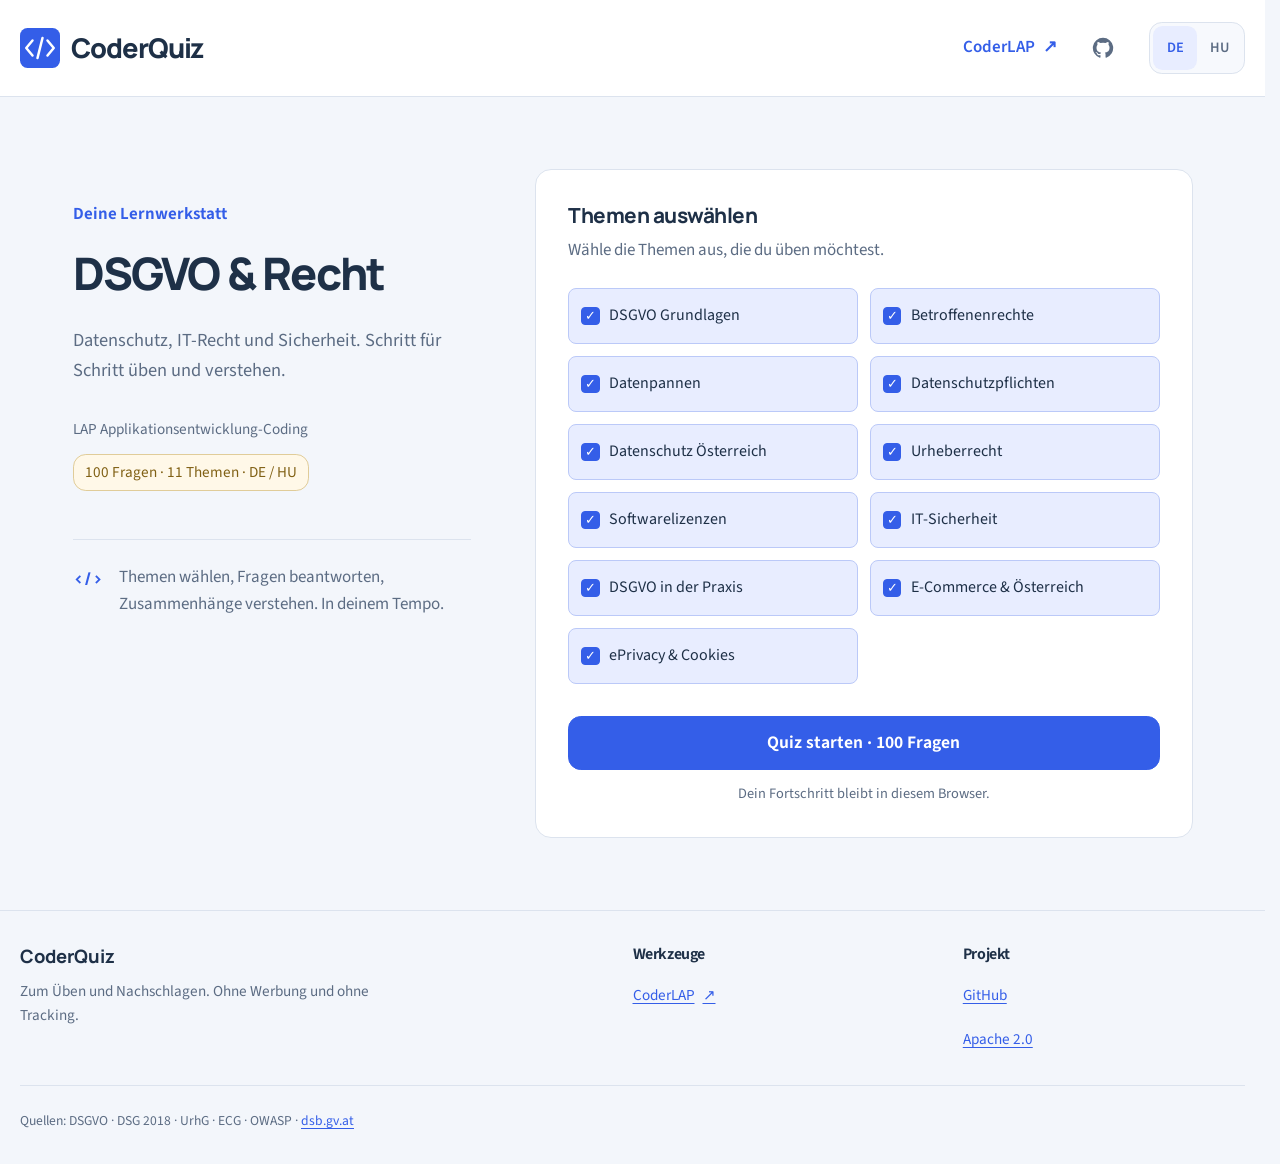
==== index.html @ b144d0d3 "Merge pull request #5 from goAuD/feat/lap-question-pilot Add a CoderLAP question pilot with code and" ====
<!DOCTYPE html>
<html lang="de">
<head>
  <meta charset="UTF-8" />
  <meta name="viewport" content="width=device-width, initial-scale=1.0, viewport-fit=cover" />
  <meta name="theme-color" content="#f3f6fb" />
  <title>CoderQuiz – DSGVO LAP Applikationsentwicklung</title>
  <meta name="description" content="Lernquiz zur Vorbereitung auf die LAP Applikationsentwicklung-Coding: DSGVO, Urheberrecht, IT-Sicherheit, Österreich/EU-Recht." />
  <link rel="stylesheet" href="style.css" />
  <link rel="icon" href="assets/logo.svg" type="image/svg+xml" />
</head>
<body>
  <header class="site-header">
    <div class="header-inner">
      <a id="logo-link" class="brand" href="#">
        <img src="assets/logo.svg" width="40" height="40" alt="" />
        <span>CoderQuiz</span>
      </a>
      <nav class="header-actions" aria-label="Navigation">
        <a class="lap-link" data-lap-link href="https://coderlap.com">CoderLAP <span aria-hidden="true">↗</span></a>
        <a class="github-link" href="https://github.com/goAuD/CoderQuiz" aria-label="GitHub">
          <svg viewBox="0 0 24 24" width="22" height="22" fill="currentColor" aria-hidden="true"><path d="M12 .9a11.1 11.1 0 0 0-3.5 21.63c.55.1.76-.24.76-.54v-2.1c-3.1.68-3.75-1.32-3.75-1.32-.5-1.29-1.23-1.64-1.23-1.64-1.01-.69.08-.68.08-.68 1.12.08 1.7 1.15 1.7 1.15.99 1.7 2.6 1.21 3.23.93.1-.72.39-1.21.7-1.49-2.48-.28-5.08-1.24-5.08-5.51 0-1.22.44-2.21 1.15-2.99-.12-.28-.5-1.41.1-2.94 0 0 .94-.3 3.06 1.14a10.6 10.6 0 0 1 5.58 0c2.12-1.44 3.05-1.14 3.05-1.14.61 1.53.23 2.66.12 2.94.71.78 1.14 1.77 1.14 2.99 0 4.28-2.61 5.23-5.1 5.5.4.35.76 1.03.76 2.08v3.08c0 .3.2.65.76.54A11.1 11.1 0 0 0 12 .9Z"/></svg>
        </a>
        <div class="lang-switcher" role="group" aria-label="Sprache / Nyelv">
          <button class="lang-btn" data-lang="de" lang="de" aria-label="Deutsch">DE</button>
          <button class="lang-btn" data-lang="hu" lang="hu" aria-label="Magyar">HU</button>
        </div>
      </nav>
    </div>
  </header>
  <p id="session-notice" class="session-notice" role="status" hidden></p>
  <main id="setup-screen" class="setup-layout hidden">
    <section class="setup-intro" aria-labelledby="module-title">
      <p class="eyebrow" data-i18n="workshopLabel"></p>
      <h1 id="module-title"></h1>
      <p class="subtitle" id="quiz-subtitle"></p>
      <div id="module-meta" class="module-meta"></div>
      <div class="practice-note">
        <span class="note-mark" aria-hidden="true">&lt;/&gt;</span>
        <p data-i18n="practiceNote"></p>
      </div>
    </section>
    <section class="card setup-card" aria-labelledby="setup-heading">
      <h2 id="setup-heading" tabindex="-1"></h2>
      <p id="setup-sub" class="setup-sub"></p>
      <div id="topic-chips" class="topic-chips" role="group" aria-labelledby="setup-heading"></div>
      <div class="setup-action">
        <button id="start-btn" class="primary-btn"></button>
        <p class="local-note" data-i18n="localNote"></p>
      </div>
    </section>
  </main>
  <main id="quiz-screen" class="card quiz-card hidden">
    <div class="meta-row">
      <span id="progress-text"></span>
      <span id="score-display"></span>
    </div>
    <div class="progress-track" role="progressbar" id="quiz-progress" aria-labelledby="progress-text" aria-valuemin="0">
      <div id="progress-bar" style="width:0%"></div>
    </div>
    <span class="topic-badge" id="topic-badge"></span>
    <h1 id="question-text" tabindex="-1"></h1>
    <div id="question-context"></div>
    <p class="answer-hint" data-i18n="answerHint"></p>
    <div id="answers-list" role="group" aria-labelledby="question-text"></div>
    <div id="explanation-box" class="hidden" role="status" aria-atomic="true">
      <strong id="feedback-heading"></strong>
      <p id="explanation-text"></p>
      <div id="explanation-source"></div>
    </div>
    <button id="next-btn" class="primary-btn hidden"></button>
  </main>
  <main id="result-screen" class="card result-card hidden">
    <div class="result-header">
      <p class="eyebrow" data-i18n="workshopLabel"></p>
      <h1 id="result-heading" tabindex="-1"></h1>
      <svg class="score-ring" width="144" height="144" viewBox="0 0 120 120" aria-hidden="true">
        <circle class="ring-bg" cx="60" cy="60" r="54" />
        <circle id="score-circle" cx="60" cy="60" r="54" stroke-dasharray="339.3" stroke-dashoffset="339.3" />
        <text class="ring-text" x="60" y="57" text-anchor="middle" dominant-baseline="middle" id="ring-pct">0 %</text>
        <text class="ring-sub" x="60" y="73" text-anchor="middle" id="ring-sub-text"></text>
      </svg>
      <p class="score-numbers"><strong id="final-score"></strong> <span id="score-suffix"></span></p>
      <span id="grade-text" class="grade pass"></span>
    </div>
    <div class="wrong-section">
      <h2 id="wrong-heading"></h2>
      <div id="wrong-list"></div>
    </div>
    <button id="restart-btn" class="primary-btn"></button>
  </main>
  <noscript><p class="noscript-note">Bitte aktiviere JavaScript für das Quiz. / A kvízhez engedélyezd a JavaScriptet.</p></noscript>
  <footer class="site-footer">
    <div class="footer-inner">
      <div class="footer-about">
        <a class="footer-brand" href="https://github.com/goAuD/CoderQuiz">CoderQuiz</a>
        <p data-i18n="footerNote"></p>
      </div>
      <div class="footer-group">
        <h2 data-i18n="toolsLabel"></h2>
        <a data-lap-link href="https://coderlap.com">CoderLAP <span aria-hidden="true">↗</span></a>
      </div>
      <div class="footer-group">
        <h2 data-i18n="projectLabel"></h2>
        <a href="https://github.com/goAuD/CoderQuiz">GitHub</a>
        <a href="LICENSE">Apache 2.0</a>
      </div>
      <p class="sources"><span data-i18n="sourcesLabel"></span> DSGVO · DSG 2018 · UrhG · ECG · OWASP · <a href="https://www.dsb.gv.at">dsb.gv.at</a></p>
    </div>
  </footer>
  <script src="i18n.js"></script>
  <script src="questions.js"></script>
  <script src="app.js"></script>
</body>
</html>
---- style.css ----
/* Local Latin and Latin Extended subsets; ranges follow each font cmap. */
@font-face {
  font-family: "Manrope";
  src: url("assets/fonts/manrope-xn7gYHE41ni1AdIRggexSg.woff2") format("woff2");
  font-style: normal;
  font-weight: 200 800;
  font-display: swap;
  unicode-range: U+000D, U+0020-007E, U+00A0-00FF, U+0102, U+0131, U+0152-0153, U+02C6, U+02DA, U+02DC, U+2013-2014, U+2018-201A, U+201C-201E, U+2022, U+2026, U+2039-203A, U+2044, U+20AC, U+2122, U+2191, U+2193, U+2212, U+2215;
}

@font-face {
  font-family: "Manrope";
  src: url("assets/fonts/manrope-xn7gYHE41ni1AdIRggmxSuXd.woff2") format("woff2");
  font-style: normal;
  font-weight: 200 800;
  font-display: swap;
  unicode-range: U+000D, U+0020, U+0041, U+00A0, U+00C1, U+0100-0113, U+0116-012B, U+012E-0130, U+0134-0137, U+0139-013E, U+0141-0148, U+014A-014D, U+0150-0151, U+0154-017E, U+0192, U+01A0-01A1, U+01AF-01B0, U+0218-021B, U+0259, U+02C7, U+02DD, U+1E80-1E85, U+1E9E, U+1EF2-1EF9, U+2020, U+20A3, U+20A9-20AB, U+20AE, U+20B1, U+20B4, U+20B9-20BA, U+20BD, U+20BF;
}

@font-face {
  font-family: "Source Sans 3";
  src: url("assets/fonts/source-sans-3-nwpStKy2OAdR1K-IwhWudF-R3w8aZQ.woff2") format("woff2");
  font-style: normal;
  font-weight: 200 800;
  font-display: swap;
  unicode-range: U+0020-007E, U+00A0-00FF, U+0131, U+0152-0153, U+02BB-02BC, U+02C6, U+02DA, U+02DC, U+0300-0301, U+0303-0304, U+0308-0309, U+0323, U+0329, U+2009, U+200B, U+2013-2014, U+2018-201A, U+201C-201E, U+2022, U+2026, U+2032-2033, U+2039-203A, U+2044, U+20AC, U+2122, U+2191, U+2193, U+2212, U+2215, U+FEFF;
}

@font-face {
  font-family: "Source Sans 3";
  src: url("assets/fonts/source-sans-3-nwpStKy2OAdR1K-IwhWudF-R3wEaZfrc.woff2") format("woff2");
  font-style: normal;
  font-weight: 200 800;
  font-display: swap;
  unicode-range: U+0020, U+0041-0042, U+00A0, U+0100-0130, U+0132-0151, U+0154-0181, U+0186, U+018A, U+018D-0190, U+0192-0194, U+0196-0197, U+019A-019B, U+019E, U+01A0-01A1, U+01AF-01B1, U+01B7, U+01BF-01C3, U+01CD-01DD, U+01E2-01E7, U+01EA-01EB, U+01EE-01F0, U+01F4-01F5, U+01F7-0201, U+0204-0205, U+0208-0209, U+020C-020D, U+0218-0220, U+0222-0223, U+0226-0227, U+0237, U+023A-023E, U+0241-0245, U+0248-0249, U+0250-027B, U+027D-0285, U+0287-0292, U+0294-0295, U+0298-0299, U+029B-029F, U+02A1-02A8, U+02B0-02B4, U+02B7-02B9, U+02BC-02C1, U+02C7-02CC, U+02D0-02D7, U+02DD-02DE, U+02E0-02E4, U+02ED, U+0300-0301, U+0303-0304, U+0308-0309, U+0323, U+0329, U+1D25, U+1D2C, U+1D2E, U+1D30-1D31, U+1D33-1D3A, U+1D3C, U+1D3E-1D43, U+1D47-1D4B, U+1D4D, U+1D4F-1D52, U+1D56-1D58, U+1D5B, U+1D6F-1D70, U+1D79, U+1D7B, U+1D7F, U+1D9C, U+1DA0, U+1DAC, U+1DAE, U+1DB0, U+1DBB, U+1DBF, U+1E02-1E03, U+1E06-1E07, U+1E0A-1E11, U+1E16-1E17, U+1E1E-1E2B, U+1E32-1E3B, U+1E3E-1E49, U+1E52-1E53, U+1E56-1E63, U+1E66-1E67, U+1E6A-1E6F, U+1E72-1E73, U+1E7E-1E85, U+1E8E-1E97, U+1E9E-1E9F, U+1EF2-1EF9, U+2020, U+20A1, U+20A3-20A4, U+20A6-20A7, U+20A9, U+20AB, U+20AE, U+20B1-20B2, U+20B4-20B5, U+20B8-20BA, U+20BD, U+2113, U+2C60-2C62, U+2C65-2C66, U+2C71, U+2C7D, U+A722-A725, U+A74E-A74F, U+A75A-A75B, U+A764-A765, U+A779-A787, U+A789, U+A7AD-A7AE, U+A7B3, U+A7B5, U+A7F2-A7F4;
}

/* Műhely: shared palette, type and radii from CoderLAP. No build or CDN. */
:root {
  color-scheme: light;
  --color-bg: #f3f6fb;
  --color-surface: #ffffff;
  --color-surface-raised: #e8eef8;
  --color-surface-soft: #f7f9fd;
  --color-text: #1e3047;
  --color-text-muted: #5c6c83;
  --color-accent: #345ee8;
  --color-accent-hover: #2549c5;
  --color-accent-soft: #e8edff;
  --color-accent-border: #bbc9f8;
  --color-border: #dce3ee;
  --color-correct: #246647;
  --color-correct-soft: #eef8f2;
  --color-incorrect: #a13937;
  --color-incorrect-soft: #fff3f0;
  --color-progress: #806014;
  --color-progress-soft: #fff8e8;
  --color-progress-border: #e0cc99;
  --font-body: "Source Sans 3", "Segoe UI", sans-serif;
  --font-heading: "Manrope", "Segoe UI", sans-serif;
  --radius-sm: .5rem;
  --radius-md: .8rem;
  --radius-lg: 1rem;
  --space-1: .25rem;
  --space-2: .5rem;
  --space-3: .75rem;
  --space-4: 1rem;
  --space-5: 1.5rem;
  --space-6: 2rem;
  --space-7: 3rem;
  --touch-target: 2.75rem;
  --content-width: 70rem;
  --page-left: max(1.25rem, env(safe-area-inset-left, 0px));
  --page-right: max(1.25rem, env(safe-area-inset-right, 0px));
}
*, *::before, *::after {
  box-sizing: border-box;
}
html {
  scrollbar-gutter: stable;
}
body {
  margin: 0;
  min-width: 0;
  min-height: 100vh;
  display: flex;
  flex-direction: column;
  background: var(--color-bg);
  color: var(--color-text);
  font: 1.0625rem/1.6 var(--font-body);
  text-rendering: optimizeLegibility;
}
button, a {
  -webkit-tap-highlight-color: transparent;
  touch-action: manipulation;
}
button {
  font: inherit;
  cursor: pointer;
}
button:disabled {
  cursor: default;
}
a {
  color: var(--color-accent);
  text-underline-offset: .2em;
}
:focus-visible {
  outline: 3px solid var(--color-accent);
  outline-offset: 4px;
}
[tabindex="-1"]:focus {
  outline: none;
}
h1, h2, h3, p {
  margin: 0;
}
h1, h2, h3 {
  font-family: var(--font-heading);
  line-height: 1.3;
}
h1 {
  font-size: clamp(1.8rem, 3.6vw, 2.8rem);
  font-weight: 800;
  letter-spacing: -.04em;
}
h2 {
  font-size: 1.3rem;
  font-weight: 750;
  letter-spacing: -.025em;
}
.hidden {
  display: none !important;
}
.site-header {
  background: var(--color-surface);
  border-bottom: 1px solid var(--color-border);
  padding-top: env(safe-area-inset-top, 0px);
}
.header-inner, .footer-inner {
  width: 100%;
  margin-inline: auto;
  padding-inline: var(--page-left) var(--page-right);
}
.header-inner {
  min-height: 6rem;
  display: flex;
  align-items: center;
  justify-content: space-between;
  gap: var(--space-5);
  padding-block: var(--space-4);
}
.brand {
  display: inline-flex;
  align-items: center;
  gap: .7rem;
  font: 800 1.7rem/1.2 var(--font-heading);
  color: var(--color-text);
  text-decoration: none;
  letter-spacing: -.04em;
}
.brand img {
  flex: none;
}
.header-actions {
  display: flex;
  align-items: center;
  gap: var(--space-5);
}
.lap-link {
  text-decoration: none;
  font-weight: 600;
  min-height: var(--touch-target);
  display: flex;
  align-items: center;
  gap: var(--space-2);
}
.github-link {
  display: grid;
  place-items: center;
  width: var(--touch-target);
  height: var(--touch-target);
  color: var(--color-text-muted);
  border-radius: var(--radius-sm);
}
.lang-switcher {
  display: flex;
  background: var(--color-surface-soft);
  border: 1px solid var(--color-border);
  border-radius: var(--radius-md);
  padding: 3px;
}
.lang-btn {
  min-width: var(--touch-target);
  min-height: var(--touch-target);
  border: 0;
  border-radius: .6rem;
  color: var(--color-text-muted);
  background: transparent;
  font-weight: 600;
  font-size: .9rem;
}
.lang-btn.active {
  color: var(--color-accent);
  background: var(--color-accent-soft);
}
main {
  animation: reveal 320ms ease-out;
}
.setup-layout {
  display: grid;
  grid-template-columns: minmax(0, .85fr) minmax(0, 1.4fr);
  gap: clamp(2rem, 5vw, 4.5rem);
  width: 100%;
  max-width: calc(var(--content-width) + var(--page-left) + var(--page-right));
  margin: 4.5rem auto;
  padding-inline: var(--page-left) var(--page-right);
  align-items: start;
}
.setup-intro {
  padding-top: var(--space-6);
}
.eyebrow {
  color: var(--color-accent);
  font-weight: 650;
  margin-bottom: var(--space-4);
}
.subtitle {
  color: var(--color-text-muted);
  margin-top: var(--space-5);
  max-width: 32ch;
  font-size: 1.15rem;
}
.module-meta {
  display: flex;
  flex-direction: column;
  align-items: flex-start;
  gap: var(--space-3);
  margin-top: var(--space-6);
}
.module-badge {
  color: var(--color-text-muted);
  font-size: .95rem;
}
.module-stats-text {
  color: var(--color-progress);
  background: var(--color-progress-soft);
  border: 1px solid var(--color-progress-border);
  padding: .35rem .7rem;
  border-radius: var(--radius-md);
  font-size: .95rem;
}
.practice-note {
  border-top: 1px solid var(--color-border);
  margin-top: var(--space-7);
  padding-top: var(--space-5);
  display: flex;
  gap: var(--space-4);
  align-items: start;
  color: var(--color-text-muted);
}
.note-mark {
  flex: none;
  color: var(--color-accent);
  font: 700 1.1rem/1.6 var(--font-heading);
}
.card {
  background: var(--color-surface);
  border: 1px solid var(--color-border);
  border-radius: var(--radius-lg);
  padding: var(--space-6);
  min-width: 0;
}
.setup-sub {
  color: var(--color-text-muted);
  margin-top: var(--space-2);
  margin-bottom: var(--space-5);
}
.topic-chips {
  display: grid;
  grid-template-columns: repeat(2, minmax(0, 1fr));
  gap: var(--space-3);
}
.topic-chip {
  position: relative;
  display: flex;
  align-items: center;
  gap: .6rem;
  padding: .75rem;
  min-height: 3.5rem;
  text-align: left;
  background: var(--color-surface-soft);
  border: 1px solid var(--color-border);
  border-radius: var(--radius-sm);
  color: var(--color-text-muted);
  font-size: 1rem;
  line-height: 1.35;
}
.topic-chip::before {
  content: "";
  display: grid;
  place-items: center;
  flex: 0 0 1.15rem;
  height: 1.15rem;
  border: 1px solid var(--color-text-muted);
  border-radius: .25rem;
  font-size: .8rem;
}
.topic-chip.active {
  color: var(--color-text);
  background: var(--color-accent-soft);
  border-color: var(--color-accent-border);
}
.topic-chip.active::before {
  content: "✓";
  background: var(--color-accent);
  color: #fff;
  border-color: var(--color-accent);
}
.setup-action {
  margin-top: var(--space-6);
}
.primary-btn {
  display: block;
  width: 100%;
  min-height: 3.25rem;
  padding: .75rem 1.25rem;
  border: 1px solid var(--color-accent);
  border-radius: var(--radius-md);
  background: var(--color-accent);
  color: #fff;
  font-weight: 650;
  font-size: 1.1rem;
  transition: background-color 140ms ease;
}
.local-note {
  text-align: center;
  margin-top: var(--space-3);
  color: var(--color-text-muted);
  font-size: .9rem;
}
.quiz-card, .result-card {
  width: calc(100% - var(--page-left) - var(--page-right));
  max-width: 50rem;
  margin: var(--space-7) auto;
  padding: clamp(1.25rem, 4vw, 3rem);
}
.meta-row {
  display: flex;
  justify-content: space-between;
  flex-wrap: wrap;
  gap: var(--space-2);
  font-size: .95rem;
  color: var(--color-text-muted);
}
#score-display {
  color: var(--color-progress);
  font-weight: 600;
}
.progress-track {
  margin-top: var(--space-3);
  height: 6px;
  border-radius: 3px;
  background: var(--color-surface-raised);
  overflow: hidden;
}
#progress-bar {
  height: 100%;
  background: var(--color-accent);
  border-radius: inherit;
  transition: width 220ms ease;
}
.topic-badge {
  display: inline-block;
  margin-top: var(--space-6);
  color: var(--color-accent);
  font-weight: 600;
  font-size: .95rem;
}
#question-text {
  font-size: clamp(1.35rem, 2.8vw, 1.8rem);
  line-height: 1.45;
  letter-spacing: -.025em;
  margin-top: var(--space-3);
  scroll-margin-top: var(--space-5);
}
.answer-hint {
  color: var(--color-text-muted);
  margin-block: var(--space-3) var(--space-5);
  font-size: .95rem;
}
#answers-list {
  display: flex;
  flex-direction: column;
  gap: var(--space-3);
}
.answer-btn {
  display: flex;
  align-items: flex-start;
  gap: var(--space-4);
  width: 100%;
  padding: var(--space-4);
  text-align: left;
  color: var(--color-text);
  background: var(--color-surface-soft);
  border: 1px solid var(--color-border);
  border-radius: var(--radius-md);
  line-height: 1.55;
}
.answer-label {
  display: grid;
  place-items: center;
  flex: 0 0 1.8rem;
  height: 1.8rem;
  border: 1px solid var(--color-border);
  border-radius: .4rem;
  font-size: .85rem;
  font-weight: 650;
  background: var(--color-surface);
}
.answer-content {
  flex: 1;
  min-width: 0;
}
.answer-status {
  display: block;
  margin-top: var(--space-2);
  font-weight: 650;
  font-size: .9rem;
}
.answer-btn.correct {
  border-color: var(--color-correct);
  background: var(--color-correct-soft);
}
.answer-btn.wrong {
  border-color: var(--color-incorrect);
  background: var(--color-incorrect-soft);
}
.correct .answer-status {
  color: var(--color-correct);
}
.wrong .answer-status {
  color: var(--color-incorrect);
}
#explanation-box {
  margin-top: var(--space-5);
  padding: var(--space-5);
  border-left: 3px solid var(--color-accent);
  border-radius: 0 var(--radius-sm) var(--radius-sm) 0;
  background: var(--color-accent-soft);
}
#feedback-heading {
  display: block;
  margin-bottom: var(--space-2);
}
#next-btn, #restart-btn {
  margin-top: var(--space-6);
}
.result-header {
  text-align: center;
}
.score-ring {
  display: block;
  margin: var(--space-6) auto var(--space-5);
}
.ring-bg, #score-circle {
  fill: none;
  stroke-width: 6;
}
.ring-bg {
  stroke: var(--color-surface-raised);
}
#score-circle {
  stroke: var(--color-accent);
  stroke-linecap: round;
  transform: rotate(-90deg);
  transform-origin: center;
  transition: stroke-dashoffset 500ms ease;
}
.ring-text {
  fill: var(--color-text);
  font: 800 24px var(--font-heading);
}
.ring-sub {
  fill: var(--color-text-muted);
  font: 12px var(--font-body);
}
.score-numbers {
  color: var(--color-text-muted);
}
.score-numbers strong {
  color: var(--color-text);
  font-size: 1.3rem;
}
.grade {
  display: inline-block;
  margin-top: var(--space-3);
  font-weight: 650;
}
.grade.pass {
  color: var(--color-correct);
}
.grade.ok, .grade.fail {
  color: var(--color-text-muted);
}
.wrong-section {
  margin-top: var(--space-7);
  padding-top: var(--space-6);
  border-top: 1px solid var(--color-border);
}
.wrong-item {
  margin-top: var(--space-5);
  padding: var(--space-5);
  background: var(--color-surface-soft);
  border: 1px solid var(--color-border);
  border-radius: var(--radius-md);
}
.wi-question {
  font-weight: 650;
  margin-bottom: var(--space-3);
}
.wi-given {
  color: var(--color-text-muted);
  margin-bottom: var(--space-2);
}
.wi-correct {
  color: var(--color-correct);
}
.wi-explanation {
  margin-top: var(--space-3);
}
.question-code {
  max-width: 100%;
  overflow-x: auto;
  margin-block: var(--space-4);
  padding: var(--space-4);
  border: 1px solid var(--color-border);
  border-radius: var(--radius-md);
  background: var(--color-bg);
  color: var(--color-text);
  font: .9rem/1.65 ui-monospace, Consolas, monospace;
  tab-size: 2;
}
.question-source {
  display: inline-block;
  margin-top: var(--space-3);
}
.wi-label {
  font-weight: 650;
}
.all-correct {
  margin-top: var(--space-4);
  color: var(--color-correct);
}
.site-footer {
  margin-top: auto;
  border-top: 1px solid var(--color-border);
  padding-block: var(--space-6) max(var(--space-6), env(safe-area-inset-bottom, 0px));
  color: var(--color-text-muted);
  font-size: .95rem;
}
.footer-inner {
  display: grid;
  grid-template-columns: 2fr 1fr 1fr;
  gap: var(--space-5) var(--space-7);
}
.footer-brand {
  font: 750 1.15rem var(--font-heading);
  text-decoration: none;
  color: var(--color-text);
}
.footer-about p {
  max-width: 38ch;
  margin-top: var(--space-2);
}
.footer-group {
  display: flex;
  flex-direction: column;
  align-items: flex-start;
}
.footer-group h2 {
  color: var(--color-text);
  font: 650 1rem var(--font-body);
  margin-bottom: var(--space-2);
}
.footer-group a {
  display: inline-flex;
  align-items: center;
  min-height: var(--touch-target);
  gap: var(--space-2);
}
.sources {
  grid-column: 1 / -1;
  border-top: 1px solid var(--color-border);
  padding-top: var(--space-5);
  font-size: .85rem;
}
.noscript-note {
  margin: var(--space-7) auto;
  padding-inline: var(--page-left) var(--page-right);
}
.session-notice {
  margin: var(--space-5) auto 0;
  padding-inline: var(--page-left) var(--page-right);
  max-width: 70rem;
  color: var(--color-text-muted);
}
@media (hover: hover) {
  .primary-btn:hover {
    background: var(--color-accent-hover);
  }
  .topic-chip:hover, .answer-btn:not(:disabled):hover {
    border-color: var(--color-accent);
  }
  .github-link:hover {
    color: var(--color-accent);
    background: var(--color-accent-soft);
  }
  .lap-link:hover {
    text-decoration: underline;
  }
}
@media (max-width: 900px) {
  .setup-layout {
    grid-template-columns: 1fr;
    gap: var(--space-6);
    margin-block: var(--space-6);
    max-width: 44rem;
  }
  .setup-intro {
    padding-top: 0;
  }
  .subtitle {
    max-width: 50ch;
    margin-top: var(--space-3);
  }
  .module-meta {
    margin-top: var(--space-4);
    gap: var(--space-2);
  }
  .practice-note {
    display: none;
  }
}
@media (max-width: 560px) {
  .header-inner {
    display: grid;
    grid-template-columns: 1fr auto;
    gap: var(--space-3) var(--space-2);
  }
  .brand {
    font-size: 1.5rem;
    grid-column: 1 / -1;
    grid-row: 1;
    justify-self: start;
  }
  .header-actions {
    display: contents;
  }
  .github-link {
    grid-column: 2;
    grid-row: 1;
    justify-self: end;
  }
  .lap-link {
    grid-column: 1;
    grid-row: 2;
    justify-self: start;
  }
  .lang-switcher {
    grid-column: 2;
    grid-row: 2;
    justify-self: end;
  }
  .setup-card {
    padding: var(--space-5);
  }
  .topic-chips {
    grid-template-columns: 1fr;
    gap: var(--space-2);
  }
  .topic-chip {
    min-height: var(--touch-target);
  }
  .quiz-card, .result-card {
    margin-block: var(--space-5);
  }
  .answer-btn {
    padding: var(--space-3);
    gap: var(--space-3);
  }
  .footer-inner {
    grid-template-columns: 1fr 1fr;
    gap: var(--space-5);
  }
  .footer-about {
    grid-column: 1 / -1;
  }
}
@keyframes reveal {
  from {
    opacity: 0;
    transform: translateY(5px);
  }
  to {
    opacity: 1;
    transform: translateY(0);
  }
}
@media (prefers-reduced-motion: reduce) {
  *, *::before, *::after {
    animation: none !important;
    transition: none !important;
    scroll-behavior: auto !important;
  }
}
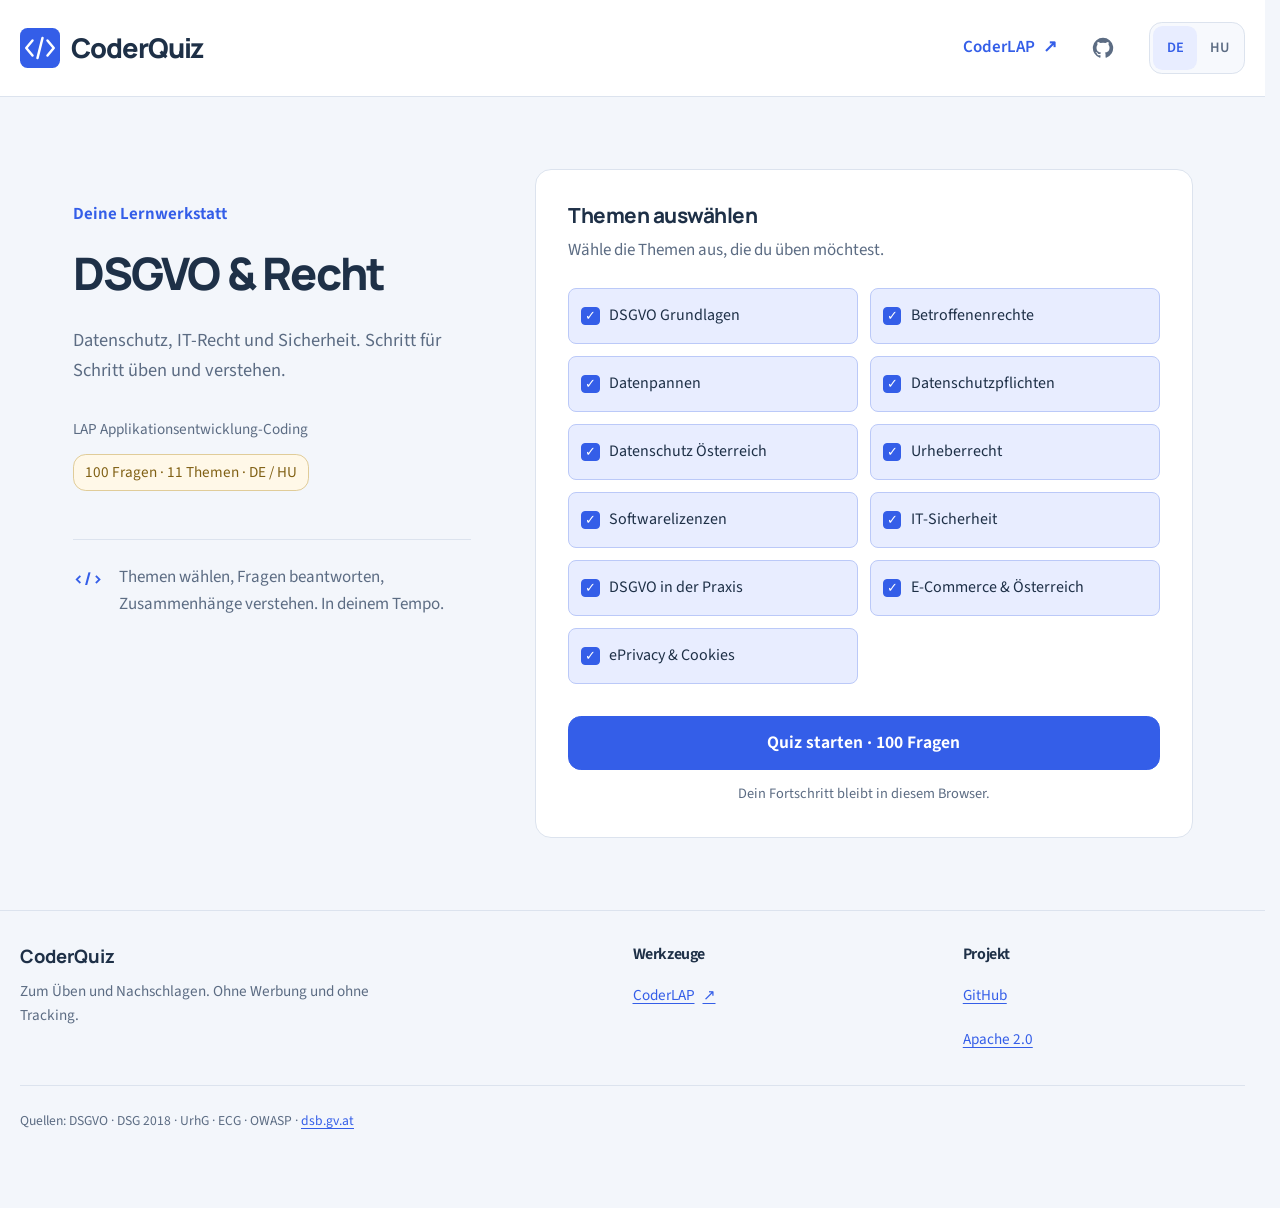
==== commit 5d7c3850: "feat: add quiz back-to-top navigation" ====
--- a/index.html
+++ b/index.html
@@ -108,6 +108,9 @@
       <p class="sources"><span data-i18n="sourcesLabel"></span> DSGVO · DSG 2018 · UrhG · ECG · OWASP · <a href="https://www.dsb.gv.at">dsb.gv.at</a></p>
     </div>
   </footer>
+  <button id="back-to-top" class="back-to-top" type="button" hidden aria-label="Zurück nach oben">
+    <span aria-hidden="true">↑</span>
+  </button>
   <script src="i18n.js"></script>
   <script src="questions.js"></script>
   <script src="app.js"></script>
--- a/style.css
+++ b/style.css
@@ -72,6 +72,8 @@
   --content-width: 70rem;
   --page-left: max(1.25rem, env(safe-area-inset-left, 0px));
   --page-right: max(1.25rem, env(safe-area-inset-right, 0px));
+  --floating-button-bottom: calc(var(--space-4) + env(safe-area-inset-bottom, 0px));
+  --floating-button-clearance: calc(var(--touch-target) + var(--floating-button-bottom) + var(--space-4));
 }
 *, *::before, *::after {
   box-sizing: border-box;
@@ -529,6 +531,14 @@
 .wi-explanation {
   margin-top: var(--space-3);
 }
+.question-code::before {
+  content: attr(data-language);
+  display: block;
+  margin-bottom: var(--space-2);
+  font: 600 .75rem/1.4 var(--font-body);
+  color: var(--color-text-muted);
+}
+
 .question-code {
   max-width: 100%;
   overflow-x: auto;
@@ -555,9 +565,30 @@
 .site-footer {
   margin-top: auto;
   border-top: 1px solid var(--color-border);
-  padding-block: var(--space-6) max(var(--space-6), env(safe-area-inset-bottom, 0px));
+  padding-block: var(--space-6) var(--floating-button-clearance);
   color: var(--color-text-muted);
   font-size: .95rem;
+}
+.back-to-top {
+  position: fixed;
+  right: var(--page-right);
+  bottom: var(--floating-button-bottom);
+  z-index: 20;
+  display: grid;
+  place-items: center;
+  width: var(--touch-target);
+  height: var(--touch-target);
+  border: 1px solid var(--color-border);
+  border-radius: 50%;
+  background: var(--color-surface-raised);
+  color: var(--color-text-muted);
+  box-shadow: 0 2px 8px rgb(30 48 71 / 8%);
+  cursor: pointer;
+}
+.back-to-top[hidden] { display: none; }
+.back-to-top:hover, .back-to-top:focus-visible {
+  color: var(--color-text);
+  border-color: var(--color-accent-border);
 }
 .footer-inner {
   display: grid;
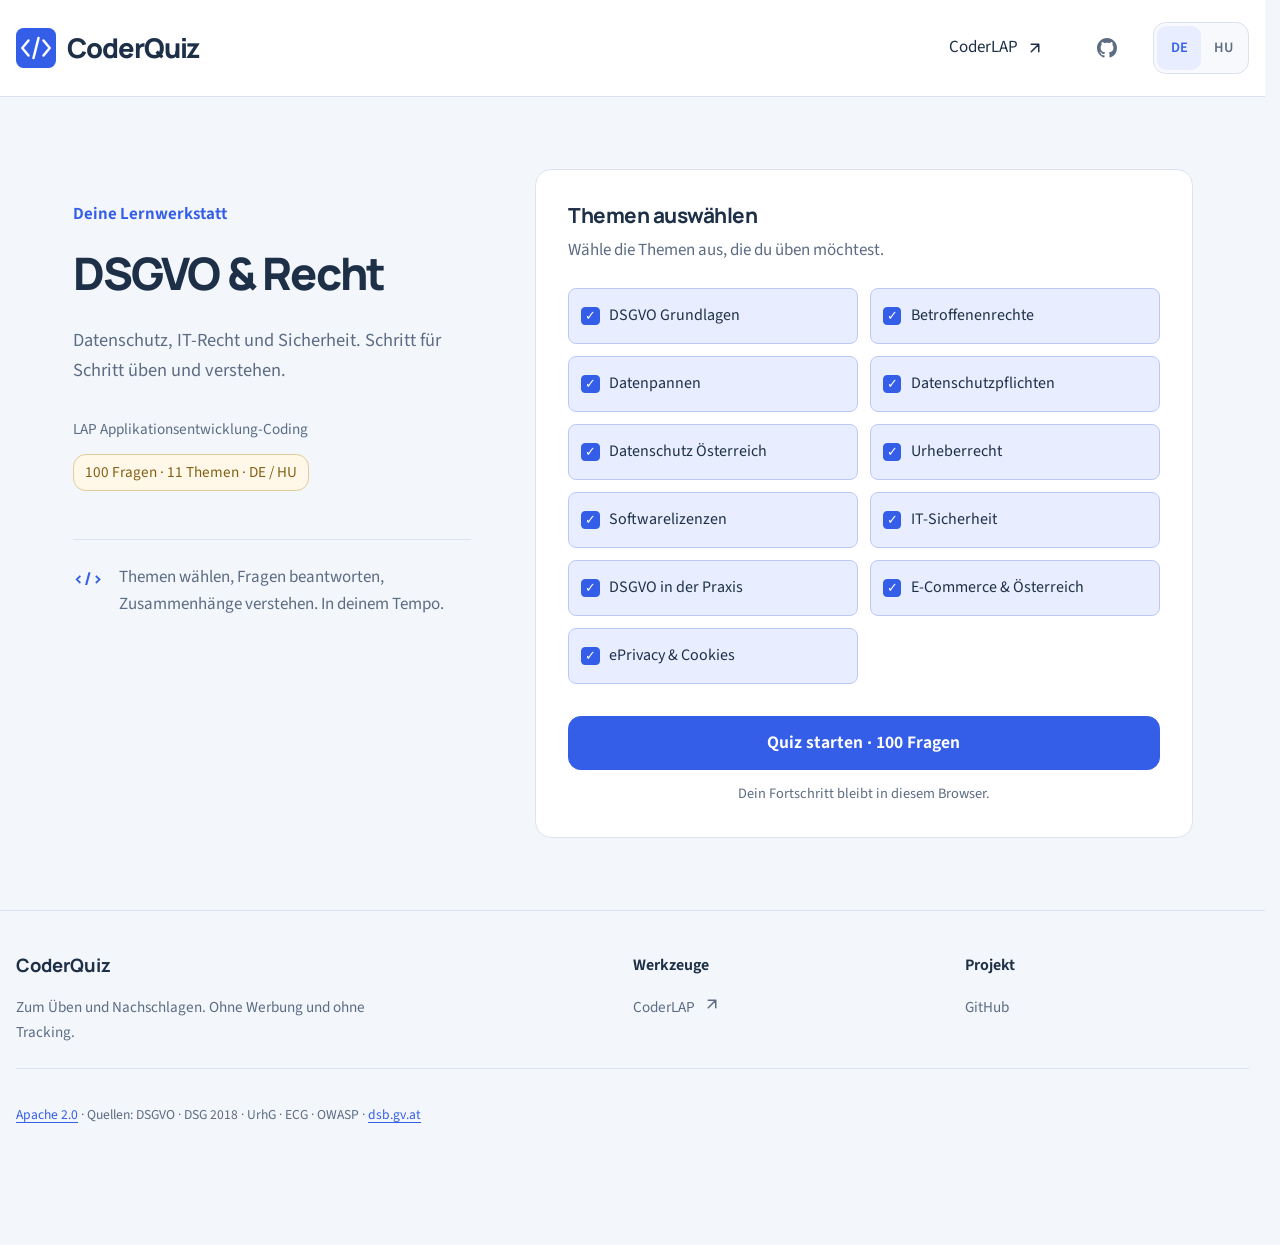
==== commit b3173bea: "fix: align shared workshop header and footer" ====
--- a/index.html
+++ b/index.html
@@ -7,6 +7,7 @@
   <title>CoderQuiz – DSGVO LAP Applikationsentwicklung</title>
   <meta name="description" content="Lernquiz zur Vorbereitung auf die LAP Applikationsentwicklung-Coding: DSGVO, Urheberrecht, IT-Sicherheit, Österreich/EU-Recht." />
   <link rel="stylesheet" href="style.css" />
+  <link rel="stylesheet" href="assets/workshop-frame.css" />
   <link rel="icon" href="assets/logo.svg" type="image/svg+xml" />
 </head>
 <body>
@@ -17,9 +18,13 @@
         <span>CoderQuiz</span>
       </a>
       <nav class="header-actions" aria-label="Navigation">
-        <a class="lap-link" data-lap-link href="https://coderlap.com">CoderLAP <span aria-hidden="true">↗</span></a>
+        <div class="frame-page-links">
+          <a class="lap-link" data-lap-link href="https://coderlap.com">CoderLAP <svg class="frame-icon" viewBox="0 0 24 24" fill="none" stroke="currentColor" stroke-width="2" stroke-linecap="round" stroke-linejoin="round" aria-hidden="true"><path d="M7 7h10v10M7 17 17 7"/></svg></a>
+        </div>
         <a class="github-link" href="https://github.com/goAuD/CoderQuiz" aria-label="GitHub">
-          <svg viewBox="0 0 24 24" width="22" height="22" fill="currentColor" aria-hidden="true"><path d="M12 .9a11.1 11.1 0 0 0-3.5 21.63c.55.1.76-.24.76-.54v-2.1c-3.1.68-3.75-1.32-3.75-1.32-.5-1.29-1.23-1.64-1.23-1.64-1.01-.69.08-.68.08-.68 1.12.08 1.7 1.15 1.7 1.15.99 1.7 2.6 1.21 3.23.93.1-.72.39-1.21.7-1.49-2.48-.28-5.08-1.24-5.08-5.51 0-1.22.44-2.21 1.15-2.99-.12-.28-.5-1.41.1-2.94 0 0 .94-.3 3.06 1.14a10.6 10.6 0 0 1 5.58 0c2.12-1.44 3.05-1.14 3.05-1.14.61 1.53.23 2.66.12 2.94.71.78 1.14 1.77 1.14 2.99 0 4.28-2.61 5.23-5.1 5.5.4.35.76 1.03.76 2.08v3.08c0 .3.2.65.76.54A11.1 11.1 0 0 0 12 .9Z"/></svg>
+          <svg class="site-github-icon" width="20" height="20" viewBox="0 0 16 16" fill="currentColor" aria-hidden="true">
+              <path d="M8 0C3.58 0 0 3.58 0 8c0 3.54 2.29 6.53 5.47 7.59.4.07.55-.17.55-.38 0-.19-.01-.82-.01-1.49-2.01.37-2.53-.49-2.69-.94-.09-.23-.48-.94-.82-1.13-.28-.15-.68-.52-.01-.53.63-.01 1.08.58 1.23.82.72 1.21 1.87.87 2.33.66.07-.52.28-.87.51-1.07-1.78-.2-3.64-.89-3.64-3.95 0-.87.31-1.59.82-2.15-.08-.2-.36-1.02.08-2.12 0 0 .67-.21 2.2.82.64-.18 1.32-.27 2-.27s1.36.09 2 .27c1.53-1.04 2.2-.82 2.2-.82.44 1.1.16 1.92.08 2.12.51.56.82 1.27.82 2.15 0 3.07-1.87 3.75-3.65 3.95.29.25.54.73.54 1.48 0 1.07-.01 1.93-.01 2.2 0 .21.15.46.55.38A8.01 8.01 0 0016 8c0-4.42-3.58-8-8-8z"/>
+            </svg>
         </a>
         <div class="lang-switcher" role="group" aria-label="Sprache / Nyelv">
           <button class="lang-btn" data-lang="de" lang="de" aria-label="Deutsch">DE</button>
@@ -98,18 +103,17 @@
       </div>
       <div class="footer-group">
         <h2 data-i18n="toolsLabel"></h2>
-        <a data-lap-link href="https://coderlap.com">CoderLAP <span aria-hidden="true">↗</span></a>
+        <a data-lap-link href="https://coderlap.com">CoderLAP <svg class="frame-icon" viewBox="0 0 24 24" fill="none" stroke="currentColor" stroke-width="2" stroke-linecap="round" stroke-linejoin="round" aria-hidden="true"><path d="M7 7h10v10M7 17 17 7"/></svg></a>
       </div>
       <div class="footer-group">
         <h2 data-i18n="projectLabel"></h2>
         <a href="https://github.com/goAuD/CoderQuiz">GitHub</a>
-        <a href="LICENSE">Apache 2.0</a>
       </div>
-      <p class="sources"><span data-i18n="sourcesLabel"></span> DSGVO · DSG 2018 · UrhG · ECG · OWASP · <a href="https://www.dsb.gv.at">dsb.gv.at</a></p>
+      <p class="sources"><a href="LICENSE">Apache 2.0</a> · <span data-i18n="sourcesLabel"></span> DSGVO · DSG 2018 · UrhG · ECG · OWASP · <a href="https://www.dsb.gv.at">dsb.gv.at</a></p>
     </div>
   </footer>
   <button id="back-to-top" class="back-to-top" type="button" hidden aria-label="Zurück nach oben">
-    <span aria-hidden="true">↑</span>
+    <svg class="frame-icon" viewBox="0 0 24 24" fill="none" stroke="currentColor" stroke-width="2" stroke-linecap="round" stroke-linejoin="round" aria-hidden="true"><path d="m5 12 7-7 7 7M12 19V5"/></svg>
   </button>
   <script src="i18n.js"></script>
   <script src="questions.js"></script>
--- a/assets/workshop-frame.css
+++ b/assets/workshop-frame.css
@@ -0,0 +1,247 @@
+/* Műhely frame v1. Canonical: CoderLAP/site/assets/css/workshop-frame.css.
+   Keep the copies in CoderQuiz/assets and CoderCoaster/assets identical.
+   Only the page frame is shared; each app owns its content and navigation. */
+:root {
+  --frame-left: max(1rem, env(safe-area-inset-left, 0px));
+  --frame-right: max(1rem, env(safe-area-inset-right, 0px));
+  --frame-bottom: calc(1rem + env(safe-area-inset-bottom, 0px));
+  --frame-touch: 2.75rem;
+}
+:is(.site-topbar, .site-header), .site-footer {
+  font: 400 1.0625rem/1.6 var(--font-body);
+  letter-spacing: normal;
+}
+:is(.site-topbar, .site-header) {
+  position: sticky;
+  top: 0;
+  z-index: 10;
+  padding: env(safe-area-inset-top, 0px) 0 0;
+  background: var(--color-surface);
+  border-bottom: 1px solid var(--color-border);
+}
+:is(.site-topbar__inner, .header-inner, .site-footer__inner, .footer-inner) {
+  box-sizing: border-box;
+  width: 100%;
+  max-width: none;
+  margin: 0 auto;
+  padding-inline: var(--frame-left) var(--frame-right);
+}
+:is(.site-topbar__inner, .header-inner) {
+  display: grid;
+  grid-template-columns: auto minmax(0, 1fr);
+  align-items: center;
+  gap: 1rem;
+  min-height: 6rem;
+  padding-block: 1rem;
+}
+:is(.site-brand, .brand) {
+  display: inline-flex;
+  align-items: center;
+  justify-content: center;
+  min-height: var(--frame-touch);
+  gap: .7rem;
+  color: var(--color-text);
+  font: 800 1.7rem/1.6 var(--font-heading);
+  letter-spacing: -.04em;
+  text-decoration: none;
+}
+.site-brand__row { display: inline-flex; align-items: center; gap: .7rem; }
+.site-brand__title { font: inherit; color: inherit; letter-spacing: inherit; }
+:is(.site-brand__icon, .brand img) { display: block; flex: none; width: 40px; height: 40px; }
+:is(.site-topbar__nav, .header-actions) {
+  display: flex;
+  flex-wrap: wrap;
+  justify-content: flex-end;
+  justify-self: end;
+  align-items: center;
+  gap: 1.5rem;
+}
+:is(.site-page-links, .frame-page-links) {
+  display: flex;
+  flex-wrap: wrap;
+  align-items: center;
+  gap: .5rem;
+}
+:is(.site-topbar, .site-header) :is(.site-nav-link, .lap-link) {
+  display: inline-flex;
+  align-items: center;
+  justify-content: center;
+  gap: .5rem;
+  min-height: var(--frame-touch);
+  padding: .7rem 1rem;
+  border: 1px solid transparent;
+  border-radius: .8rem;
+  font: inherit;
+  color: var(--color-text);
+  text-decoration: none;
+}
+:is(.site-topbar, .site-header) :is(.site-nav-link, .lap-link):hover {
+  color: var(--color-accent);
+  background: var(--color-accent-soft, #e8edff);
+}
+:is(.site-topbar, .site-header) .site-nav-link[aria-current="page"] {
+  color: var(--color-accent);
+  border-color: var(--color-accent-border, #bbc9f8);
+  background: var(--color-accent-soft, #e8edff);
+}
+:is(.site-github-link, .github-link) {
+  display: inline-flex;
+  align-items: center;
+  justify-content: center;
+  justify-self: end;
+  width: var(--frame-touch);
+  height: var(--frame-touch);
+  min-width: var(--frame-touch);
+  padding: .35rem;
+  color: var(--color-text-muted);
+  border-radius: .5rem;
+  text-decoration: none;
+}
+:is(.site-github-link, .github-link) svg { display: block; width: 20px; height: 20px; flex: none; }
+:is(.site-topbar, .site-header) .lang-switcher {
+  display: inline-flex;
+  align-items: center;
+  gap: 0;
+  margin: 0;
+  padding: 3px;
+  background: var(--color-surface-soft, #f7f9fd);
+  border: 1px solid var(--color-border);
+  border-radius: .8rem;
+}
+:is(.site-topbar, .site-header) :is(.lang-switcher__item, .lang-btn) {
+  box-sizing: border-box;
+  display: inline-flex;
+  align-items: center;
+  justify-content: center;
+  min-width: var(--frame-touch);
+  min-height: var(--frame-touch);
+  padding: .35rem .65rem;
+  border: 0;
+  border-radius: .6rem;
+  font: 600 .9rem/1.6 var(--font-body);
+  color: var(--color-text-muted);
+  background: transparent;
+  text-decoration: none;
+}
+:is(.site-topbar, .site-header) :is(.lang-switcher__item--active, .lang-btn.active) {
+  color: var(--color-accent);
+  background: var(--color-accent-soft, #e8edff);
+}
+.frame-icon { display: inline-block; flex: none; width: 18px; height: 18px; vertical-align: middle; }
+.site-footer {
+  border-top: 1px solid var(--color-border);
+  background: var(--color-bg);
+  color: var(--color-text-muted);
+  font-size: .95rem;
+  padding: 0 0 calc(var(--frame-bottom) + var(--frame-touch) + 1rem);
+}
+:is(.site-footer__inner, .footer-inner) {
+  display: grid;
+  grid-template-columns: minmax(0, 2fr) repeat(2, minmax(0, 1fr));
+  align-items: start;
+  gap: 1.5rem 3rem;
+  padding-block: 2rem;
+}
+.site-footer :is(.site-footer__brand, .footer-about, .site-footer__group, .footer-group) { min-width: 0; }
+.site-footer :is(.site-footer__meta, .footer-brand) {
+  color: var(--color-text);
+  font: 750 1.15rem/1.5rem var(--font-heading);
+  letter-spacing: normal;
+  text-decoration: none;
+}
+.site-footer :is(.site-footer__note, .footer-about p) { max-width: 38ch; margin: .5rem 0 0; }
+.site-footer :is(.site-footer__group, .footer-group) {
+  display: flex;
+  flex-direction: column;
+  align-items: flex-start;
+}
+.site-footer :is(.site-footer__group, .footer-group) h2 {
+  display: flex;
+  align-items: center;
+  min-height: var(--frame-touch);
+  margin: 0 0 .5rem;
+  color: var(--color-text);
+  font: 650 1rem/1.5rem var(--font-body);
+  letter-spacing: normal;
+}
+.site-footer a {
+  display: inline-flex;
+  flex-wrap: wrap;
+  align-items: center;
+  min-height: var(--frame-touch);
+  max-width: 100%;
+  gap: .5rem;
+  overflow-wrap: anywhere;
+}
+.site-footer :is(.site-footer__links, .footer-links) {
+  display: flex;
+  flex-direction: column;
+  align-items: flex-start;
+  gap: 0;
+}
+.site-footer :is(.site-footer__links, .footer-group) a {
+  align-items: flex-start;
+  color: var(--color-text-muted);
+  text-decoration: none;
+}
+.site-footer :is(.site-footer__tool, .footer-tool) {
+  flex-direction: column;
+  align-items: flex-start;
+  justify-content: flex-start;
+  gap: 0;
+}
+.site-footer small { color: var(--color-text-muted); font-size: .85em; }
+.site-footer a:hover { color: var(--color-text); text-decoration: underline; }
+.site-footer :is(.site-footer__sources, .sources) {
+  grid-column: 1 / -1;
+  border-top: 1px solid var(--color-border);
+  margin: 0;
+  padding-top: 1.5rem;
+  font: 400 .85rem/1.6 var(--font-body);
+}
+.site-footer :is(.site-footer__sources, .sources) a { color: var(--color-accent); text-underline-offset: .2em; }
+:is(.site-topbar, .site-header, .site-footer) :is(a, button):focus-visible {
+  outline: 3px solid var(--color-accent);
+  outline-offset: 4px;
+}
+:is(.site-topbar, .site-header, .site-footer) :is(a, button) {
+  -webkit-tap-highlight-color: transparent;
+  touch-action: manipulation;
+}
+#module-title, #setup-heading, #question-text, #result-heading, #game {
+  scroll-margin-top: calc(7rem + env(safe-area-inset-top, 0px));
+}
+@media (max-width: 35rem) {
+  #module-title, #setup-heading, #question-text, #result-heading, #game {
+    scroll-margin-top: calc(10rem + env(safe-area-inset-top, 0px));
+  }
+  :is(.site-topbar__inner, .header-inner) {
+    grid-template-columns: minmax(0, 1fr) auto;
+    gap: .75rem .5rem;
+    grid-template-rows: var(--frame-touch) minmax(3.25rem, auto);
+  }
+  :is(.site-topbar__nav, .header-actions) { display: contents; }
+  :is(.site-brand, .brand) {
+    grid-column: 1;
+    grid-row: 1;
+    justify-self: start;
+    font-size: 1.5rem;
+  }
+  :is(.site-page-links, .frame-page-links) { grid-column: 1; grid-row: 2; }
+  :is(.site-github-link, .github-link) { grid-column: 2; grid-row: 1; justify-self: end; }
+  :is(.site-topbar, .site-header) .lang-switcher {
+    grid-column: 2;
+    grid-row: 2;
+    justify-self: end;
+    align-self: start;
+  }
+  :is(.site-topbar, .site-header) :is(.site-nav-link, .lap-link) { padding: .5rem .65rem; }
+  :is(.site-footer__inner, .footer-inner) { grid-template-columns: repeat(2, minmax(0, 1fr)); gap: 1.5rem; }
+  :is(.site-footer__brand, .footer-about) { grid-column: 1 / -1; }
+}
+@media (max-width: 22.5rem) {
+  :is(.site-brand, .brand) { font-size: 1.3rem; }
+}
+@media print {
+  :is(.site-topbar, .site-header) { position: static; }
+}
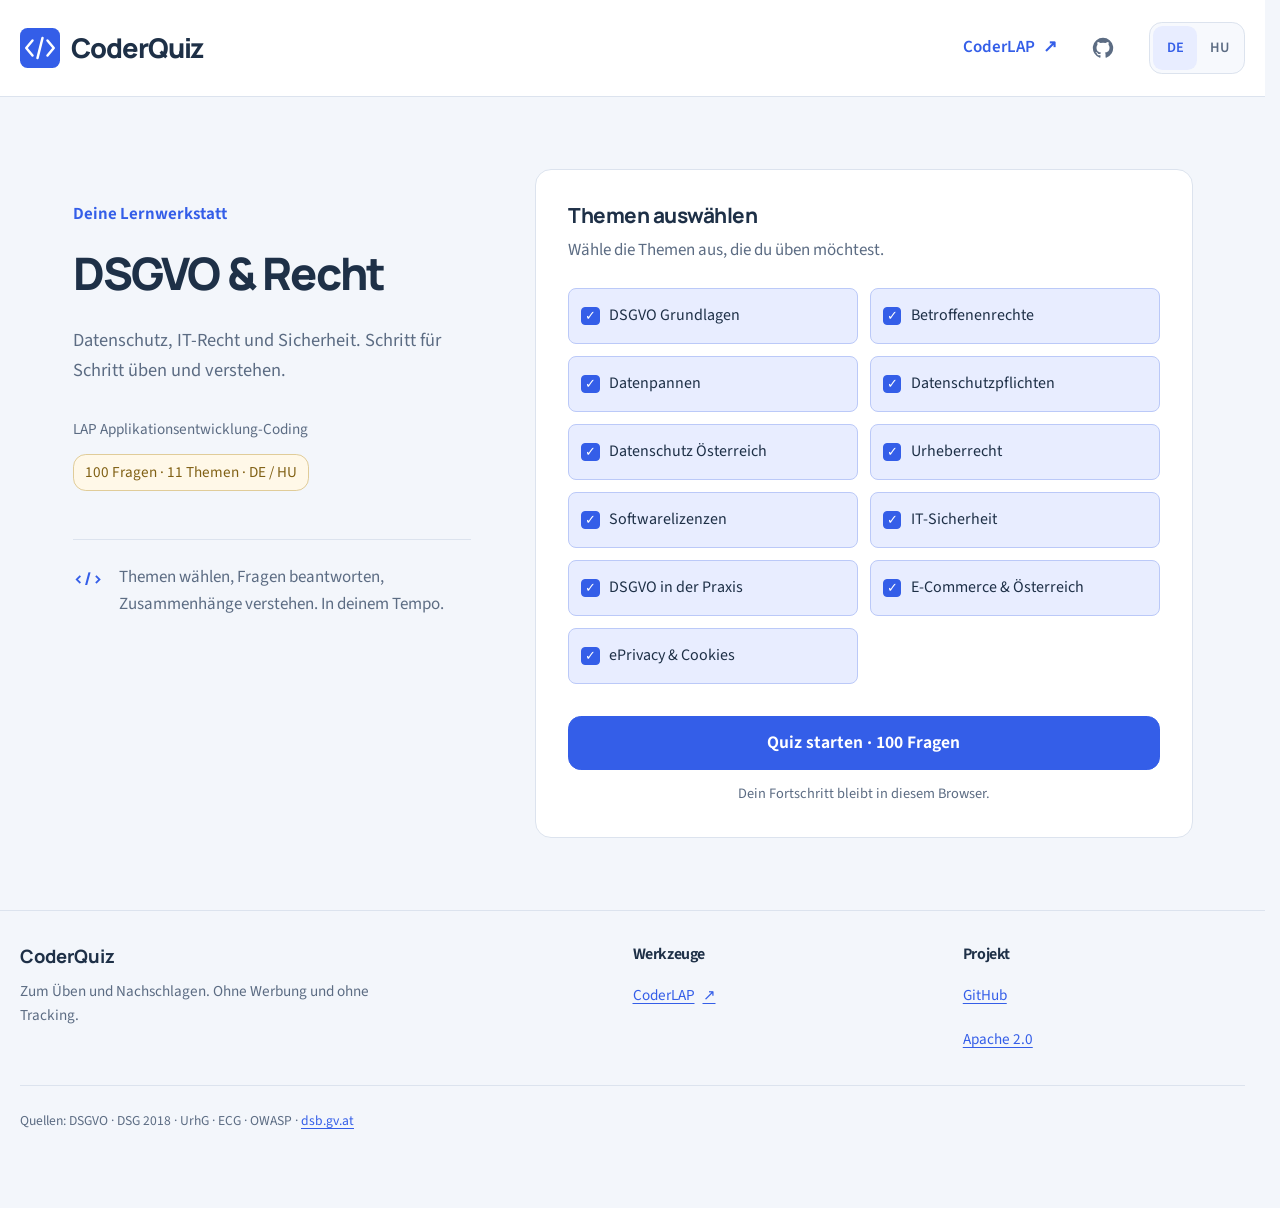
==== commit 03461f7b: "Merge pull request #11 from goAuD/feat/quiz-back-to-top feat: add CoderLAP-style back-to-top navigat" ====
--- a/index.html
+++ b/index.html
@@ -7,7 +7,6 @@
   <title>CoderQuiz – DSGVO LAP Applikationsentwicklung</title>
   <meta name="description" content="Lernquiz zur Vorbereitung auf die LAP Applikationsentwicklung-Coding: DSGVO, Urheberrecht, IT-Sicherheit, Österreich/EU-Recht." />
   <link rel="stylesheet" href="style.css" />
-  <link rel="stylesheet" href="assets/workshop-frame.css" />
   <link rel="icon" href="assets/logo.svg" type="image/svg+xml" />
 </head>
 <body>
@@ -18,13 +17,9 @@
         <span>CoderQuiz</span>
       </a>
       <nav class="header-actions" aria-label="Navigation">
-        <div class="frame-page-links">
-          <a class="lap-link" data-lap-link href="https://coderlap.com">CoderLAP <svg class="frame-icon" viewBox="0 0 24 24" fill="none" stroke="currentColor" stroke-width="2" stroke-linecap="round" stroke-linejoin="round" aria-hidden="true"><path d="M7 7h10v10M7 17 17 7"/></svg></a>
-        </div>
+        <a class="lap-link" data-lap-link href="https://coderlap.com">CoderLAP <span aria-hidden="true">↗</span></a>
         <a class="github-link" href="https://github.com/goAuD/CoderQuiz" aria-label="GitHub">
-          <svg class="site-github-icon" width="20" height="20" viewBox="0 0 16 16" fill="currentColor" aria-hidden="true">
-              <path d="M8 0C3.58 0 0 3.58 0 8c0 3.54 2.29 6.53 5.47 7.59.4.07.55-.17.55-.38 0-.19-.01-.82-.01-1.49-2.01.37-2.53-.49-2.69-.94-.09-.23-.48-.94-.82-1.13-.28-.15-.68-.52-.01-.53.63-.01 1.08.58 1.23.82.72 1.21 1.87.87 2.33.66.07-.52.28-.87.51-1.07-1.78-.2-3.64-.89-3.64-3.95 0-.87.31-1.59.82-2.15-.08-.2-.36-1.02.08-2.12 0 0 .67-.21 2.2.82.64-.18 1.32-.27 2-.27s1.36.09 2 .27c1.53-1.04 2.2-.82 2.2-.82.44 1.1.16 1.92.08 2.12.51.56.82 1.27.82 2.15 0 3.07-1.87 3.75-3.65 3.95.29.25.54.73.54 1.48 0 1.07-.01 1.93-.01 2.2 0 .21.15.46.55.38A8.01 8.01 0 0016 8c0-4.42-3.58-8-8-8z"/>
-            </svg>
+          <svg viewBox="0 0 24 24" width="22" height="22" fill="currentColor" aria-hidden="true"><path d="M12 .9a11.1 11.1 0 0 0-3.5 21.63c.55.1.76-.24.76-.54v-2.1c-3.1.68-3.75-1.32-3.75-1.32-.5-1.29-1.23-1.64-1.23-1.64-1.01-.69.08-.68.08-.68 1.12.08 1.7 1.15 1.7 1.15.99 1.7 2.6 1.21 3.23.93.1-.72.39-1.21.7-1.49-2.48-.28-5.08-1.24-5.08-5.51 0-1.22.44-2.21 1.15-2.99-.12-.28-.5-1.41.1-2.94 0 0 .94-.3 3.06 1.14a10.6 10.6 0 0 1 5.58 0c2.12-1.44 3.05-1.14 3.05-1.14.61 1.53.23 2.66.12 2.94.71.78 1.14 1.77 1.14 2.99 0 4.28-2.61 5.23-5.1 5.5.4.35.76 1.03.76 2.08v3.08c0 .3.2.65.76.54A11.1 11.1 0 0 0 12 .9Z"/></svg>
         </a>
         <div class="lang-switcher" role="group" aria-label="Sprache / Nyelv">
           <button class="lang-btn" data-lang="de" lang="de" aria-label="Deutsch">DE</button>
@@ -103,17 +98,18 @@
       </div>
       <div class="footer-group">
         <h2 data-i18n="toolsLabel"></h2>
-        <a data-lap-link href="https://coderlap.com">CoderLAP <svg class="frame-icon" viewBox="0 0 24 24" fill="none" stroke="currentColor" stroke-width="2" stroke-linecap="round" stroke-linejoin="round" aria-hidden="true"><path d="M7 7h10v10M7 17 17 7"/></svg></a>
+        <a data-lap-link href="https://coderlap.com">CoderLAP <span aria-hidden="true">↗</span></a>
       </div>
       <div class="footer-group">
         <h2 data-i18n="projectLabel"></h2>
         <a href="https://github.com/goAuD/CoderQuiz">GitHub</a>
+        <a href="LICENSE">Apache 2.0</a>
       </div>
-      <p class="sources"><a href="LICENSE">Apache 2.0</a> · <span data-i18n="sourcesLabel"></span> DSGVO · DSG 2018 · UrhG · ECG · OWASP · <a href="https://www.dsb.gv.at">dsb.gv.at</a></p>
+      <p class="sources"><span data-i18n="sourcesLabel"></span> DSGVO · DSG 2018 · UrhG · ECG · OWASP · <a href="https://www.dsb.gv.at">dsb.gv.at</a></p>
     </div>
   </footer>
   <button id="back-to-top" class="back-to-top" type="button" hidden aria-label="Zurück nach oben">
-    <svg class="frame-icon" viewBox="0 0 24 24" fill="none" stroke="currentColor" stroke-width="2" stroke-linecap="round" stroke-linejoin="round" aria-hidden="true"><path d="m5 12 7-7 7 7M12 19V5"/></svg>
+    <span aria-hidden="true">↑</span>
   </button>
   <script src="i18n.js"></script>
   <script src="questions.js"></script>
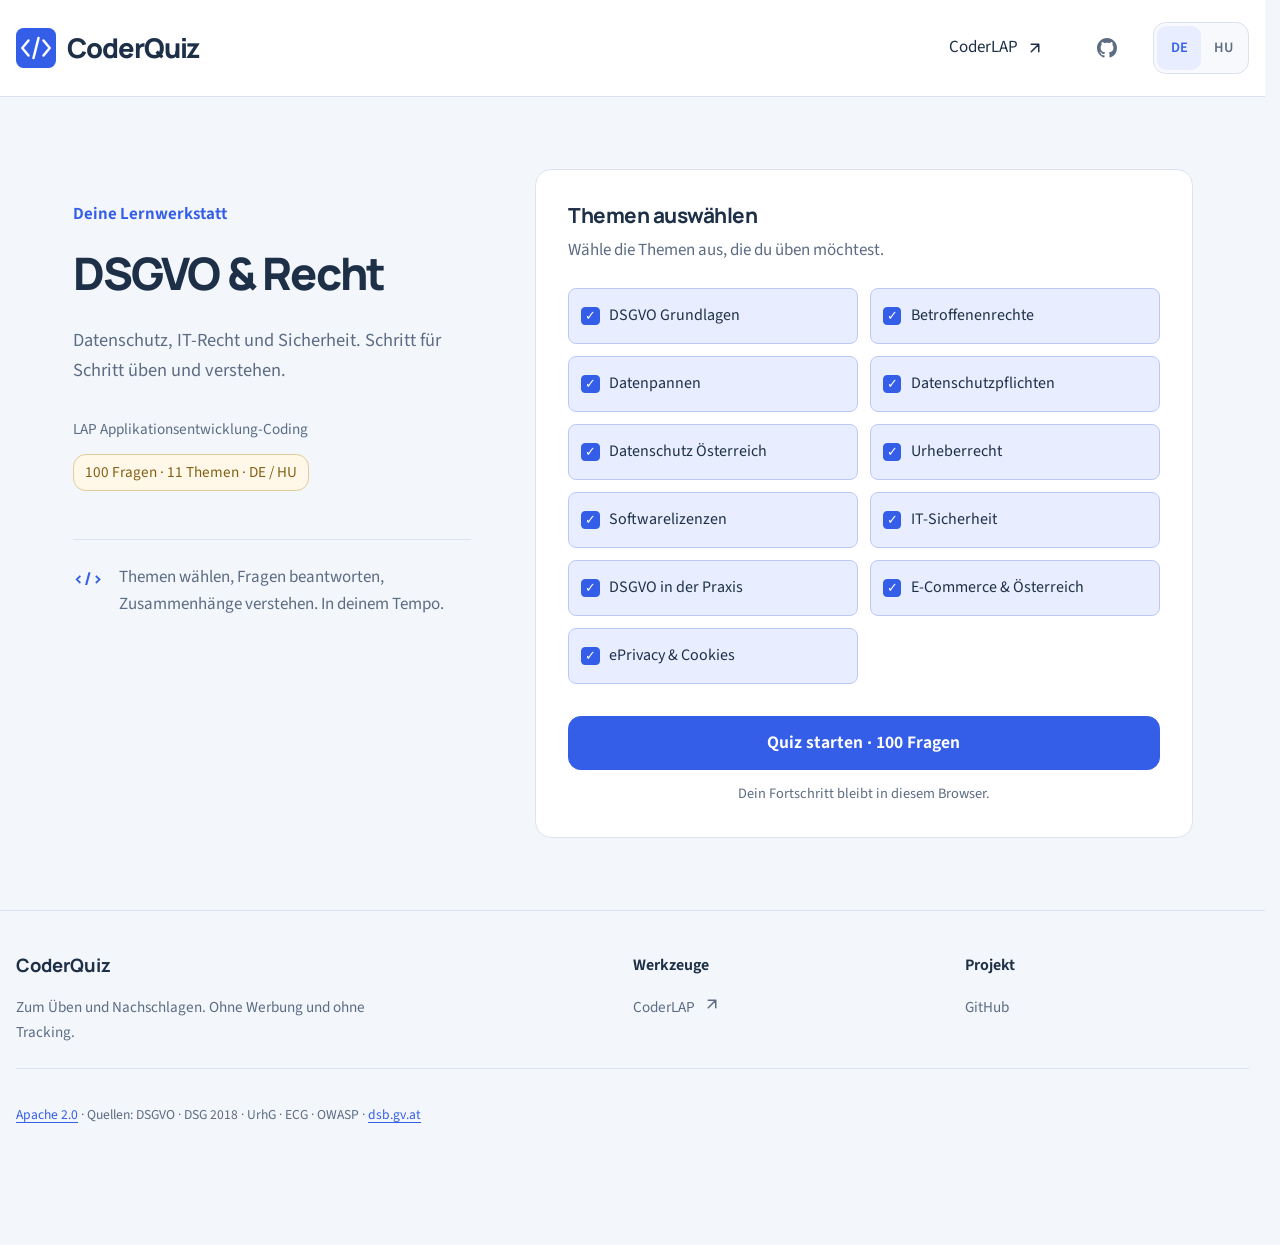
==== commit 063b4996: "Merge pull request #12 from goAuD/fix/workshop-frame-parity fix: align shared workshop header and fo" ====
--- a/index.html
+++ b/index.html
@@ -7,6 +7,7 @@
   <title>CoderQuiz – DSGVO LAP Applikationsentwicklung</title>
   <meta name="description" content="Lernquiz zur Vorbereitung auf die LAP Applikationsentwicklung-Coding: DSGVO, Urheberrecht, IT-Sicherheit, Österreich/EU-Recht." />
   <link rel="stylesheet" href="style.css" />
+  <link rel="stylesheet" href="assets/workshop-frame.css" />
   <link rel="icon" href="assets/logo.svg" type="image/svg+xml" />
 </head>
 <body>
@@ -17,9 +18,13 @@
         <span>CoderQuiz</span>
       </a>
       <nav class="header-actions" aria-label="Navigation">
-        <a class="lap-link" data-lap-link href="https://coderlap.com">CoderLAP <span aria-hidden="true">↗</span></a>
+        <div class="frame-page-links">
+          <a class="lap-link" data-lap-link href="https://coderlap.com">CoderLAP <svg class="frame-icon" viewBox="0 0 24 24" fill="none" stroke="currentColor" stroke-width="2" stroke-linecap="round" stroke-linejoin="round" aria-hidden="true"><path d="M7 7h10v10M7 17 17 7"/></svg></a>
+        </div>
         <a class="github-link" href="https://github.com/goAuD/CoderQuiz" aria-label="GitHub">
-          <svg viewBox="0 0 24 24" width="22" height="22" fill="currentColor" aria-hidden="true"><path d="M12 .9a11.1 11.1 0 0 0-3.5 21.63c.55.1.76-.24.76-.54v-2.1c-3.1.68-3.75-1.32-3.75-1.32-.5-1.29-1.23-1.64-1.23-1.64-1.01-.69.08-.68.08-.68 1.12.08 1.7 1.15 1.7 1.15.99 1.7 2.6 1.21 3.23.93.1-.72.39-1.21.7-1.49-2.48-.28-5.08-1.24-5.08-5.51 0-1.22.44-2.21 1.15-2.99-.12-.28-.5-1.41.1-2.94 0 0 .94-.3 3.06 1.14a10.6 10.6 0 0 1 5.58 0c2.12-1.44 3.05-1.14 3.05-1.14.61 1.53.23 2.66.12 2.94.71.78 1.14 1.77 1.14 2.99 0 4.28-2.61 5.23-5.1 5.5.4.35.76 1.03.76 2.08v3.08c0 .3.2.65.76.54A11.1 11.1 0 0 0 12 .9Z"/></svg>
+          <svg class="site-github-icon" width="20" height="20" viewBox="0 0 16 16" fill="currentColor" aria-hidden="true">
+              <path d="M8 0C3.58 0 0 3.58 0 8c0 3.54 2.29 6.53 5.47 7.59.4.07.55-.17.55-.38 0-.19-.01-.82-.01-1.49-2.01.37-2.53-.49-2.69-.94-.09-.23-.48-.94-.82-1.13-.28-.15-.68-.52-.01-.53.63-.01 1.08.58 1.23.82.72 1.21 1.87.87 2.33.66.07-.52.28-.87.51-1.07-1.78-.2-3.64-.89-3.64-3.95 0-.87.31-1.59.82-2.15-.08-.2-.36-1.02.08-2.12 0 0 .67-.21 2.2.82.64-.18 1.32-.27 2-.27s1.36.09 2 .27c1.53-1.04 2.2-.82 2.2-.82.44 1.1.16 1.92.08 2.12.51.56.82 1.27.82 2.15 0 3.07-1.87 3.75-3.65 3.95.29.25.54.73.54 1.48 0 1.07-.01 1.93-.01 2.2 0 .21.15.46.55.38A8.01 8.01 0 0016 8c0-4.42-3.58-8-8-8z"/>
+            </svg>
         </a>
         <div class="lang-switcher" role="group" aria-label="Sprache / Nyelv">
           <button class="lang-btn" data-lang="de" lang="de" aria-label="Deutsch">DE</button>
@@ -98,18 +103,17 @@
       </div>
       <div class="footer-group">
         <h2 data-i18n="toolsLabel"></h2>
-        <a data-lap-link href="https://coderlap.com">CoderLAP <span aria-hidden="true">↗</span></a>
+        <a data-lap-link href="https://coderlap.com">CoderLAP <svg class="frame-icon" viewBox="0 0 24 24" fill="none" stroke="currentColor" stroke-width="2" stroke-linecap="round" stroke-linejoin="round" aria-hidden="true"><path d="M7 7h10v10M7 17 17 7"/></svg></a>
       </div>
       <div class="footer-group">
         <h2 data-i18n="projectLabel"></h2>
         <a href="https://github.com/goAuD/CoderQuiz">GitHub</a>
-        <a href="LICENSE">Apache 2.0</a>
       </div>
-      <p class="sources"><span data-i18n="sourcesLabel"></span> DSGVO · DSG 2018 · UrhG · ECG · OWASP · <a href="https://www.dsb.gv.at">dsb.gv.at</a></p>
+      <p class="sources"><a href="LICENSE">Apache 2.0</a> · <span data-i18n="sourcesLabel"></span> DSGVO · DSG 2018 · UrhG · ECG · OWASP · <a href="https://www.dsb.gv.at">dsb.gv.at</a></p>
     </div>
   </footer>
   <button id="back-to-top" class="back-to-top" type="button" hidden aria-label="Zurück nach oben">
-    <span aria-hidden="true">↑</span>
+    <svg class="frame-icon" viewBox="0 0 24 24" fill="none" stroke="currentColor" stroke-width="2" stroke-linecap="round" stroke-linejoin="round" aria-hidden="true"><path d="m5 12 7-7 7 7M12 19V5"/></svg>
   </button>
   <script src="i18n.js"></script>
   <script src="questions.js"></script>
--- a/assets/workshop-frame.css
+++ b/assets/workshop-frame.css
@@ -0,0 +1,247 @@
+/* Műhely frame v1. Canonical: CoderLAP/site/assets/css/workshop-frame.css.
+   Keep the copies in CoderQuiz/assets and CoderCoaster/assets identical.
+   Only the page frame is shared; each app owns its content and navigation. */
+:root {
+  --frame-left: max(1rem, env(safe-area-inset-left, 0px));
+  --frame-right: max(1rem, env(safe-area-inset-right, 0px));
+  --frame-bottom: calc(1rem + env(safe-area-inset-bottom, 0px));
+  --frame-touch: 2.75rem;
+}
+:is(.site-topbar, .site-header), .site-footer {
+  font: 400 1.0625rem/1.6 var(--font-body);
+  letter-spacing: normal;
+}
+:is(.site-topbar, .site-header) {
+  position: sticky;
+  top: 0;
+  z-index: 10;
+  padding: env(safe-area-inset-top, 0px) 0 0;
+  background: var(--color-surface);
+  border-bottom: 1px solid var(--color-border);
+}
+:is(.site-topbar__inner, .header-inner, .site-footer__inner, .footer-inner) {
+  box-sizing: border-box;
+  width: 100%;
+  max-width: none;
+  margin: 0 auto;
+  padding-inline: var(--frame-left) var(--frame-right);
+}
+:is(.site-topbar__inner, .header-inner) {
+  display: grid;
+  grid-template-columns: auto minmax(0, 1fr);
+  align-items: center;
+  gap: 1rem;
+  min-height: 6rem;
+  padding-block: 1rem;
+}
+:is(.site-brand, .brand) {
+  display: inline-flex;
+  align-items: center;
+  justify-content: center;
+  min-height: var(--frame-touch);
+  gap: .7rem;
+  color: var(--color-text);
+  font: 800 1.7rem/1.6 var(--font-heading);
+  letter-spacing: -.04em;
+  text-decoration: none;
+}
+.site-brand__row { display: inline-flex; align-items: center; gap: .7rem; }
+.site-brand__title { font: inherit; color: inherit; letter-spacing: inherit; }
+:is(.site-brand__icon, .brand img) { display: block; flex: none; width: 40px; height: 40px; }
+:is(.site-topbar__nav, .header-actions) {
+  display: flex;
+  flex-wrap: wrap;
+  justify-content: flex-end;
+  justify-self: end;
+  align-items: center;
+  gap: 1.5rem;
+}
+:is(.site-page-links, .frame-page-links) {
+  display: flex;
+  flex-wrap: wrap;
+  align-items: center;
+  gap: .5rem;
+}
+:is(.site-topbar, .site-header) :is(.site-nav-link, .lap-link) {
+  display: inline-flex;
+  align-items: center;
+  justify-content: center;
+  gap: .5rem;
+  min-height: var(--frame-touch);
+  padding: .7rem 1rem;
+  border: 1px solid transparent;
+  border-radius: .8rem;
+  font: inherit;
+  color: var(--color-text);
+  text-decoration: none;
+}
+:is(.site-topbar, .site-header) :is(.site-nav-link, .lap-link):hover {
+  color: var(--color-accent);
+  background: var(--color-accent-soft, #e8edff);
+}
+:is(.site-topbar, .site-header) .site-nav-link[aria-current="page"] {
+  color: var(--color-accent);
+  border-color: var(--color-accent-border, #bbc9f8);
+  background: var(--color-accent-soft, #e8edff);
+}
+:is(.site-github-link, .github-link) {
+  display: inline-flex;
+  align-items: center;
+  justify-content: center;
+  justify-self: end;
+  width: var(--frame-touch);
+  height: var(--frame-touch);
+  min-width: var(--frame-touch);
+  padding: .35rem;
+  color: var(--color-text-muted);
+  border-radius: .5rem;
+  text-decoration: none;
+}
+:is(.site-github-link, .github-link) svg { display: block; width: 20px; height: 20px; flex: none; }
+:is(.site-topbar, .site-header) .lang-switcher {
+  display: inline-flex;
+  align-items: center;
+  gap: 0;
+  margin: 0;
+  padding: 3px;
+  background: var(--color-surface-soft, #f7f9fd);
+  border: 1px solid var(--color-border);
+  border-radius: .8rem;
+}
+:is(.site-topbar, .site-header) :is(.lang-switcher__item, .lang-btn) {
+  box-sizing: border-box;
+  display: inline-flex;
+  align-items: center;
+  justify-content: center;
+  min-width: var(--frame-touch);
+  min-height: var(--frame-touch);
+  padding: .35rem .65rem;
+  border: 0;
+  border-radius: .6rem;
+  font: 600 .9rem/1.6 var(--font-body);
+  color: var(--color-text-muted);
+  background: transparent;
+  text-decoration: none;
+}
+:is(.site-topbar, .site-header) :is(.lang-switcher__item--active, .lang-btn.active) {
+  color: var(--color-accent);
+  background: var(--color-accent-soft, #e8edff);
+}
+.frame-icon { display: inline-block; flex: none; width: 18px; height: 18px; vertical-align: middle; }
+.site-footer {
+  border-top: 1px solid var(--color-border);
+  background: var(--color-bg);
+  color: var(--color-text-muted);
+  font-size: .95rem;
+  padding: 0 0 calc(var(--frame-bottom) + var(--frame-touch) + 1rem);
+}
+:is(.site-footer__inner, .footer-inner) {
+  display: grid;
+  grid-template-columns: minmax(0, 2fr) repeat(2, minmax(0, 1fr));
+  align-items: start;
+  gap: 1.5rem 3rem;
+  padding-block: 2rem;
+}
+.site-footer :is(.site-footer__brand, .footer-about, .site-footer__group, .footer-group) { min-width: 0; }
+.site-footer :is(.site-footer__meta, .footer-brand) {
+  color: var(--color-text);
+  font: 750 1.15rem/1.5rem var(--font-heading);
+  letter-spacing: normal;
+  text-decoration: none;
+}
+.site-footer :is(.site-footer__note, .footer-about p) { max-width: 38ch; margin: .5rem 0 0; }
+.site-footer :is(.site-footer__group, .footer-group) {
+  display: flex;
+  flex-direction: column;
+  align-items: flex-start;
+}
+.site-footer :is(.site-footer__group, .footer-group) h2 {
+  display: flex;
+  align-items: center;
+  min-height: var(--frame-touch);
+  margin: 0 0 .5rem;
+  color: var(--color-text);
+  font: 650 1rem/1.5rem var(--font-body);
+  letter-spacing: normal;
+}
+.site-footer a {
+  display: inline-flex;
+  flex-wrap: wrap;
+  align-items: center;
+  min-height: var(--frame-touch);
+  max-width: 100%;
+  gap: .5rem;
+  overflow-wrap: anywhere;
+}
+.site-footer :is(.site-footer__links, .footer-links) {
+  display: flex;
+  flex-direction: column;
+  align-items: flex-start;
+  gap: 0;
+}
+.site-footer :is(.site-footer__links, .footer-group) a {
+  align-items: flex-start;
+  color: var(--color-text-muted);
+  text-decoration: none;
+}
+.site-footer :is(.site-footer__tool, .footer-tool) {
+  flex-direction: column;
+  align-items: flex-start;
+  justify-content: flex-start;
+  gap: 0;
+}
+.site-footer small { color: var(--color-text-muted); font-size: .85em; }
+.site-footer a:hover { color: var(--color-text); text-decoration: underline; }
+.site-footer :is(.site-footer__sources, .sources) {
+  grid-column: 1 / -1;
+  border-top: 1px solid var(--color-border);
+  margin: 0;
+  padding-top: 1.5rem;
+  font: 400 .85rem/1.6 var(--font-body);
+}
+.site-footer :is(.site-footer__sources, .sources) a { color: var(--color-accent); text-underline-offset: .2em; }
+:is(.site-topbar, .site-header, .site-footer) :is(a, button):focus-visible {
+  outline: 3px solid var(--color-accent);
+  outline-offset: 4px;
+}
+:is(.site-topbar, .site-header, .site-footer) :is(a, button) {
+  -webkit-tap-highlight-color: transparent;
+  touch-action: manipulation;
+}
+#module-title, #setup-heading, #question-text, #result-heading, #game {
+  scroll-margin-top: calc(7rem + env(safe-area-inset-top, 0px));
+}
+@media (max-width: 35rem) {
+  #module-title, #setup-heading, #question-text, #result-heading, #game {
+    scroll-margin-top: calc(10rem + env(safe-area-inset-top, 0px));
+  }
+  :is(.site-topbar__inner, .header-inner) {
+    grid-template-columns: minmax(0, 1fr) auto;
+    gap: .75rem .5rem;
+    grid-template-rows: var(--frame-touch) minmax(3.25rem, auto);
+  }
+  :is(.site-topbar__nav, .header-actions) { display: contents; }
+  :is(.site-brand, .brand) {
+    grid-column: 1;
+    grid-row: 1;
+    justify-self: start;
+    font-size: 1.5rem;
+  }
+  :is(.site-page-links, .frame-page-links) { grid-column: 1; grid-row: 2; }
+  :is(.site-github-link, .github-link) { grid-column: 2; grid-row: 1; justify-self: end; }
+  :is(.site-topbar, .site-header) .lang-switcher {
+    grid-column: 2;
+    grid-row: 2;
+    justify-self: end;
+    align-self: start;
+  }
+  :is(.site-topbar, .site-header) :is(.site-nav-link, .lap-link) { padding: .5rem .65rem; }
+  :is(.site-footer__inner, .footer-inner) { grid-template-columns: repeat(2, minmax(0, 1fr)); gap: 1.5rem; }
+  :is(.site-footer__brand, .footer-about) { grid-column: 1 / -1; }
+}
+@media (max-width: 22.5rem) {
+  :is(.site-brand, .brand) { font-size: 1.3rem; }
+}
+@media print {
+  :is(.site-topbar, .site-header) { position: static; }
+}
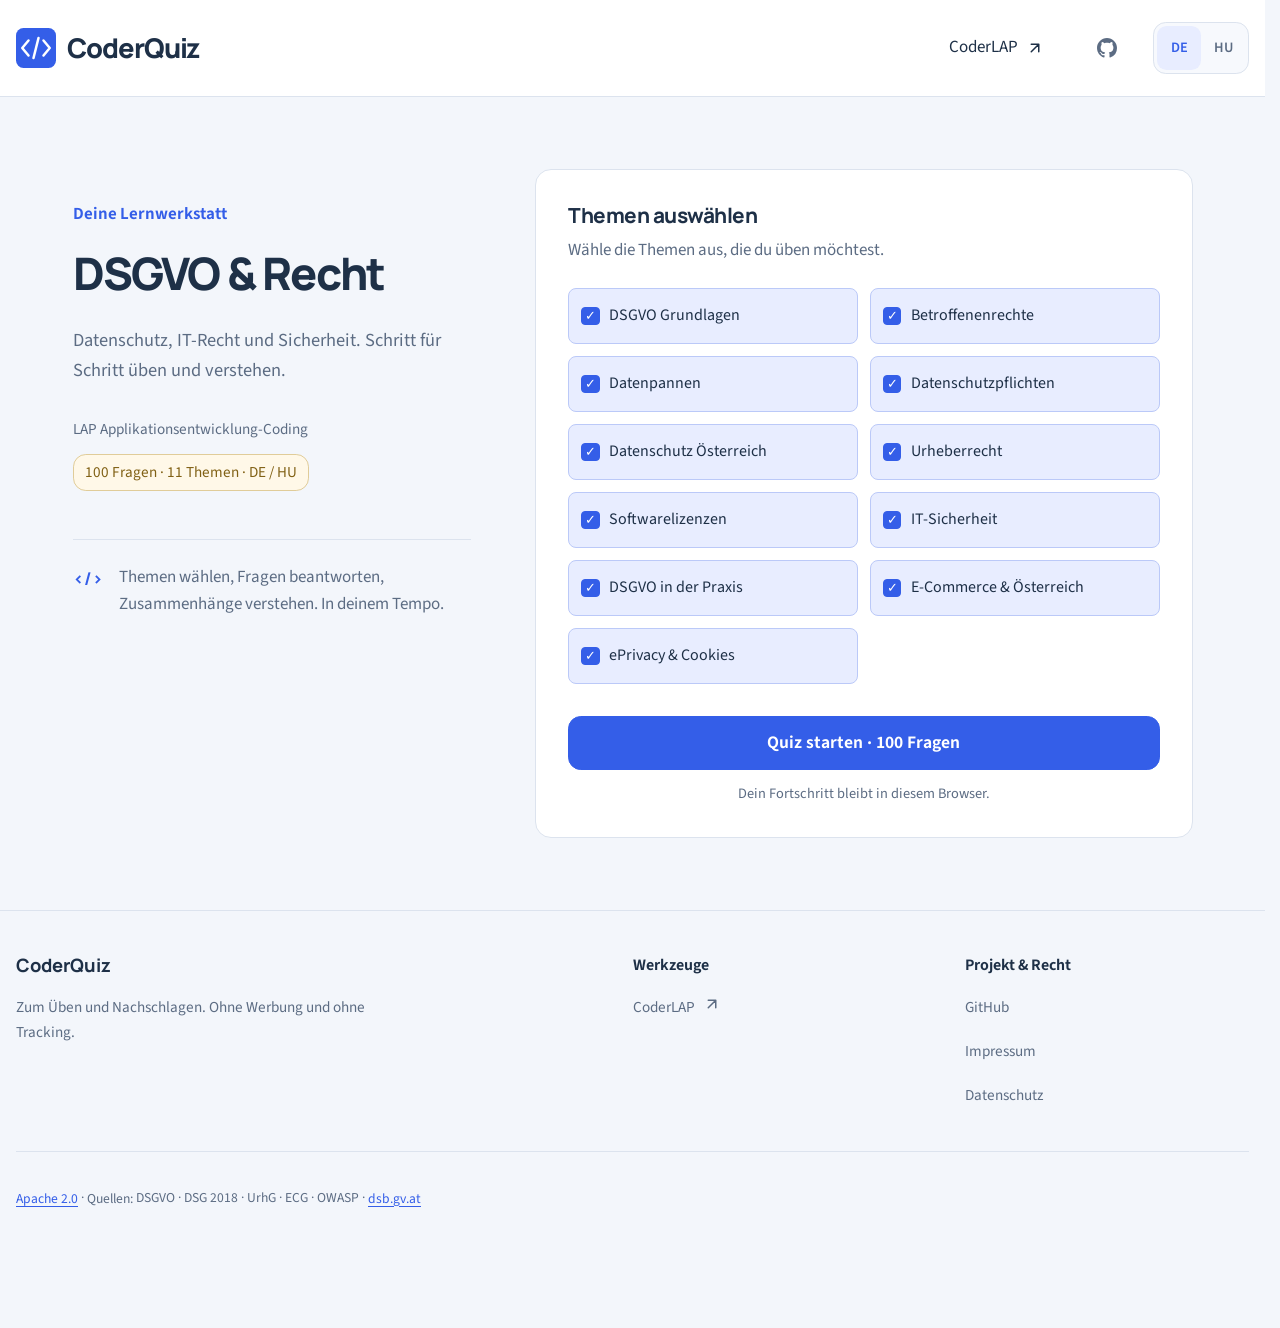
==== commit 1f7386be: "feat(quiz): publish reviewed packages with isolated sessions" ====
--- a/index.html
+++ b/index.html
@@ -19,6 +19,7 @@
       </a>
       <nav class="header-actions" aria-label="Navigation">
         <div class="frame-page-links">
+          <!-- catalog navigation -->
           <a class="lap-link" data-lap-link href="https://coderlap.com">CoderLAP <svg class="frame-icon" viewBox="0 0 24 24" fill="none" stroke="currentColor" stroke-width="2" stroke-linecap="round" stroke-linejoin="round" aria-hidden="true"><path d="M7 7h10v10M7 17 17 7"/></svg></a>
         </div>
         <a class="github-link" href="https://github.com/goAuD/CoderQuiz" aria-label="GitHub">
@@ -33,6 +34,7 @@
       </nav>
     </div>
   </header>
+  <!-- page content -->
   <p id="session-notice" class="session-notice" role="status" hidden></p>
   <main id="setup-screen" class="setup-layout hidden">
     <section class="setup-intro" aria-labelledby="module-title">
@@ -74,6 +76,7 @@
       <div id="explanation-source"></div>
     </div>
     <button id="next-btn" class="primary-btn hidden"></button>
+    <button id="change-topics-btn" class="change-topics-btn" type="button" data-i18n="newRun"></button>
   </main>
   <main id="result-screen" class="card result-card hidden">
     <div class="result-header">
@@ -95,6 +98,7 @@
     <button id="restart-btn" class="primary-btn"></button>
   </main>
   <noscript><p class="noscript-note">Bitte aktiviere JavaScript für das Quiz. / A kvízhez engedélyezd a JavaScriptet.</p></noscript>
+  <!-- /page content -->
   <footer class="site-footer">
     <div class="footer-inner">
       <div class="footer-about">
@@ -108,6 +112,8 @@
       <div class="footer-group">
         <h2 data-i18n="projectLabel"></h2>
         <a href="https://github.com/goAuD/CoderQuiz">GitHub</a>
+        <a data-legal-link="imprint" data-i18n="imprint" href="https://coderlap.com/imprint/">Impressum</a>
+        <a data-legal-link="privacy" data-i18n="privacy" href="https://coderlap.com/privacy/">Datenschutz</a>
       </div>
       <p class="sources"><a href="LICENSE">Apache 2.0</a> · <span data-i18n="sourcesLabel"></span> DSGVO · DSG 2018 · UrhG · ECG · OWASP · <a href="https://www.dsb.gv.at">dsb.gv.at</a></p>
     </div>
--- a/style.css
+++ b/style.css
@@ -745,3 +745,40 @@
     scroll-behavior: auto !important;
   }
 }
+
+/* The catalogue uses the same local tokens and shared frame as the quiz. */
+.change-topics-btn {
+  display: block; margin: 1.25rem auto 0; min-height: 2.75rem; padding: .5rem .75rem;
+  border: 0; background: transparent; color: var(--color-accent); text-decoration: underline;
+  text-underline-offset: .2em;
+}
+.catalog {
+  width: min(70rem, calc(100% - 2rem));
+  margin: 3.5rem auto 4rem;
+  flex: 1;
+}
+.catalog-intro { max-width: 48rem; margin-bottom: 2.5rem; }
+.catalog-intro h1 { margin-block: .7rem 1rem; }
+.catalog-summary { margin-top: 1.5rem; color: var(--color-accent); font-weight: 600; }
+.catalog-section-heading { margin-bottom: 1.25rem; }
+.catalog-section-heading p { margin-top: .5rem; color: var(--color-text-muted); }
+.bank-grid { display: grid; grid-template-columns: repeat(2, minmax(0, 1fr)); gap: 1.25rem; }
+.bank-card {
+  display: flex; flex-direction: column; align-items: flex-start; min-width: 0;
+  padding: 1.75rem; border: 1px solid var(--color-border); border-radius: 1.25rem;
+  background: var(--color-surface);
+}
+.bank-card h3 { font-size: 1.3rem; letter-spacing: -.025em; }
+.bank-description { color: var(--color-text-muted); margin-block: .75rem 1rem; }
+.bank-meta { font-size: .95rem; color: var(--color-text-muted); margin-top: auto; }
+.bank-open {
+  display: inline-flex; align-items: center; gap: .75rem;
+  min-height: 2.75rem; margin-top: 1rem; font-weight: 600;
+}
+.catalog-local-note { margin-top: 2rem; color: var(--color-text-muted); max-width: 46rem; }
+.sr-only { position: absolute; width: 1px; height: 1px; padding: 0; margin: -1px; overflow: hidden; clip-path: inset(50%); white-space: nowrap; border: 0; }
+@media (max-width: 40rem) {
+  .catalog { margin-block: 2rem 3rem; }
+  .bank-grid { grid-template-columns: 1fr; }
+  .bank-card { padding: 1.25rem; }
+}
